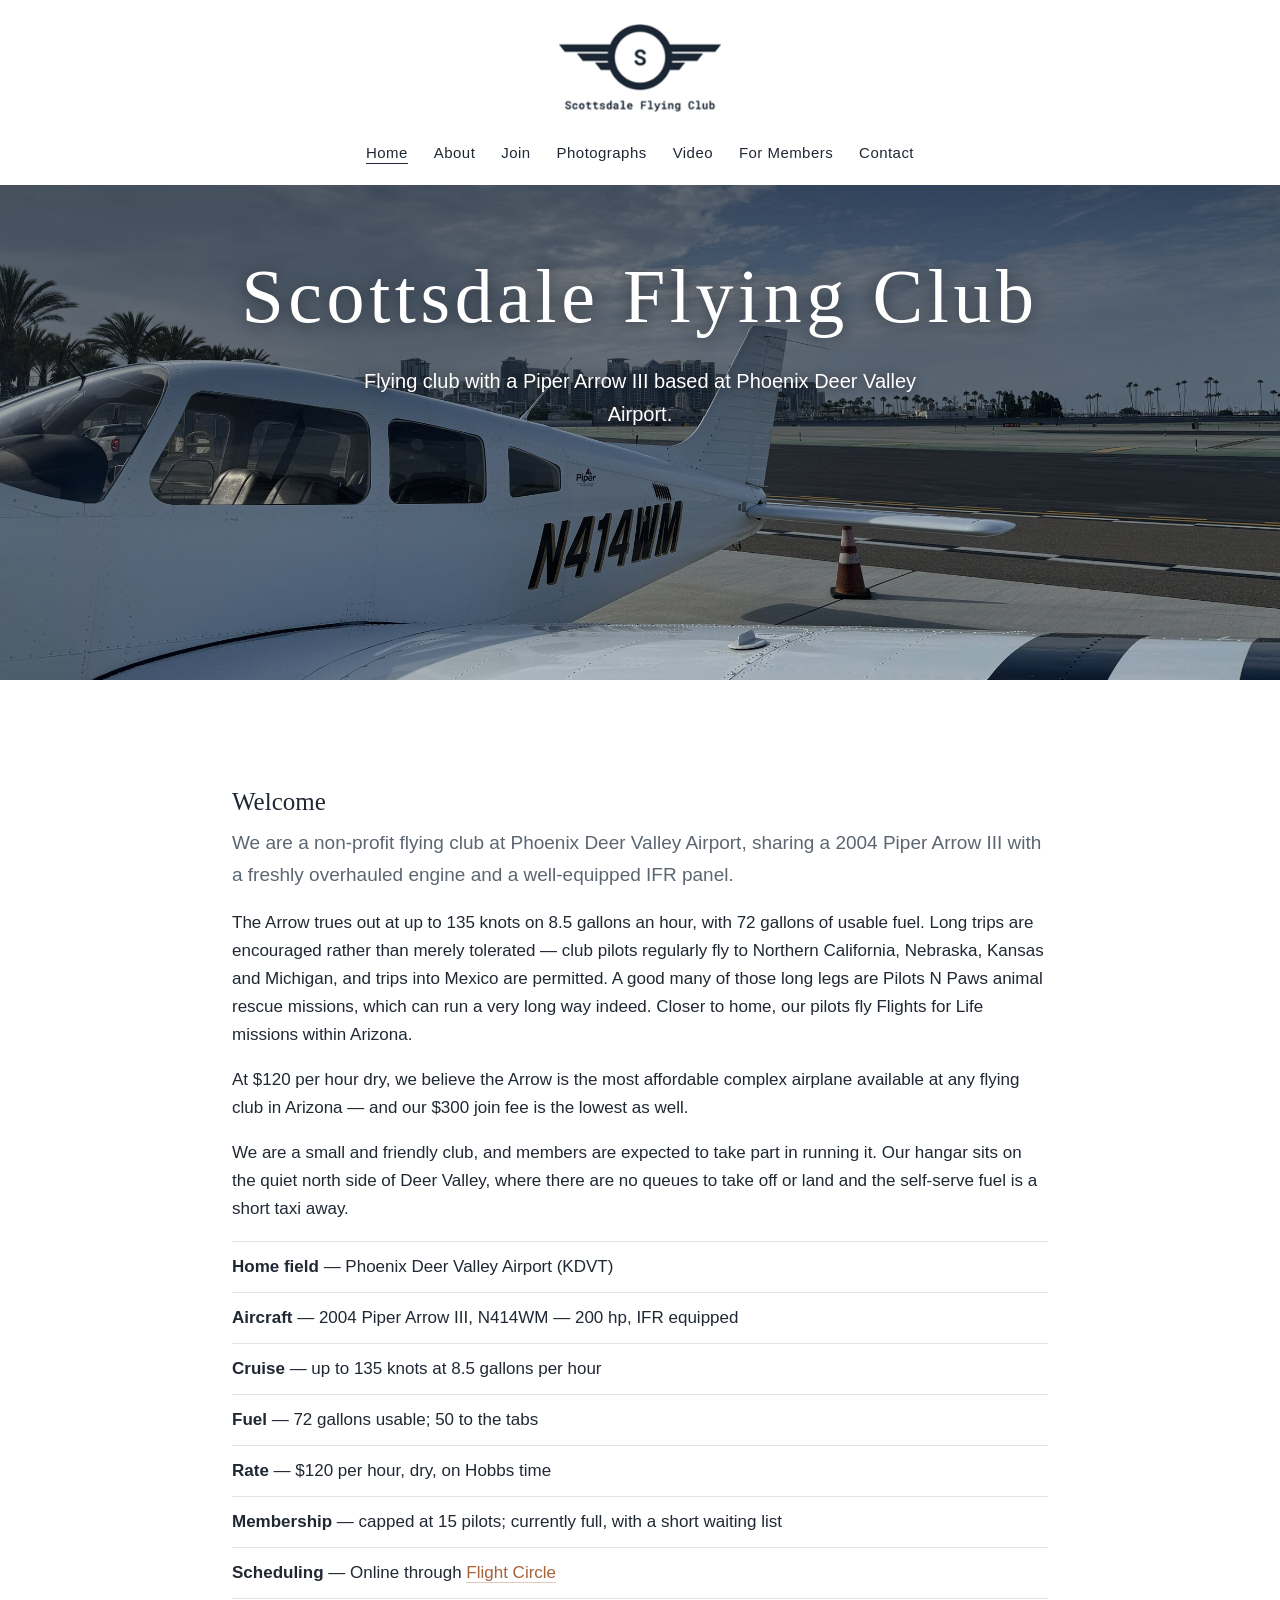
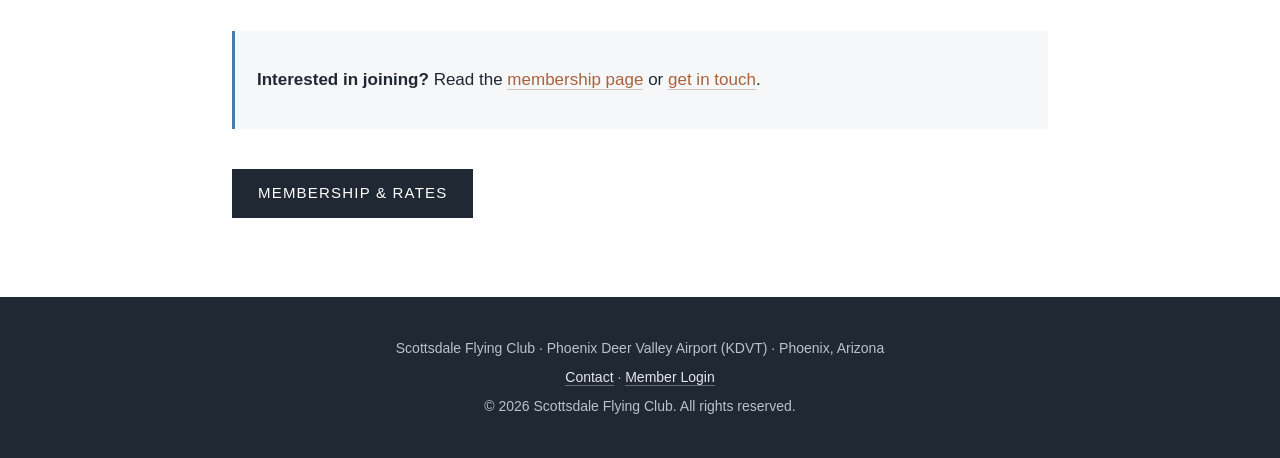
==== index.html @ 82fdd48e "Membership full with a waiting list; split the two charity programs Pilots N Paws legs can be very l" ====
<!DOCTYPE html>
<html lang="en">
<head>
<meta charset="utf-8">
<meta name="viewport" content="width=device-width, initial-scale=1">
<title>Scottsdale Flying Club</title>
<meta name="description" content="The Scottsdale Flying Club — a non-profit flying club with a 2004 Piper Arrow III based at Phoenix Deer Valley Airport (KDVT), Arizona.">
<link rel="stylesheet" href="css/style.css">
</head>
<body>

<header class="masthead">
  <a class="masthead__logo" href="index.html">
    <img src="images/logo.png" alt="Scottsdale Flying Club" width="400" height="216">
  </a>
  <nav class="nav">
    <ul>
      <li><a href="index.html" aria-current="page">Home</a></li>
      <li><a href="about.html">About</a></li>
      <li><a href="join.html">Join</a></li>
      <li><a href="photographs.html">Photographs</a></li>
      <li><a href="video.html">Video</a></li>
      <li><a href="https://www.flightcircle.com/" target="_blank" rel="noopener">For Members</a></li>
      <li><a href="contact.html">Contact</a></li>
    </ul>
  </nav>
</header>

<!-- Background photo is images/hero.jpg — swap that file to change it. -->
<section class="hero hero--photo">
  <div class="hero__inner">
    <h1 class="wordmark">Scottsdale Flying Club</h1>
    <p class="hero__tagline">Flying club with a Piper Arrow III based at Phoenix Deer Valley Airport.</p>
  </div>
</section>

<main class="wrap">

  <h2>Welcome</h2>
  <p class="lede">We are a non-profit flying club at Phoenix Deer Valley Airport, sharing a
  2004 Piper Arrow III with a freshly overhauled engine and a well-equipped IFR panel.</p>

  <p>The Arrow trues out at up to 135 knots on 8.5 gallons an hour, with 72 gallons of
  usable fuel. Long trips are encouraged rather than merely tolerated — club
  pilots regularly fly to Northern California, Nebraska, Kansas and Michigan, and trips
  into Mexico are permitted. A good many of those long legs are Pilots N Paws animal
  rescue missions, which can run a very long way indeed. Closer to home, our pilots fly
  Flights for Life missions within Arizona.</p>

  <p>At $120 per hour dry, we believe the Arrow is the most affordable complex airplane
  available at any flying club in Arizona — and our $300 join fee is the lowest as well.</p>

  <p>We are a small and friendly club, and members are expected to take part in running
  it. Our hangar sits on the quiet north side of Deer Valley, where there are no queues
  to take off or land and the self-serve fuel is a short taxi away.</p>

  <ul class="facts">
    <li><strong>Home field</strong> — Phoenix Deer Valley Airport (KDVT)</li>
    <li><strong>Aircraft</strong> — 2004 Piper Arrow III, N414WM — 200 hp, IFR equipped</li>
    <li><strong>Cruise</strong> — up to 135 knots at 8.5 gallons per hour</li>
    <li><strong>Fuel</strong> — 72 gallons usable; 50 to the tabs</li>
    <li><strong>Rate</strong> — $120 per hour, dry, on Hobbs time</li>
    <li><strong>Membership</strong> — capped at 15 pilots; currently full, with a short waiting list</li>
    <li><strong>Scheduling</strong> — Online through
      <a href="https://www.flightcircle.com/" target="_blank" rel="noopener">Flight Circle</a></li>
  </ul>

  <div class="callout">
    <p><strong>Interested in joining?</strong> Read the <a href="join.html">membership page</a> or <a href="contact.html">get in touch</a>.</p>
  </div>

  <p><a class="btn" href="join.html">Membership &amp; Rates</a></p>

</main>

<footer class="footer">
  <p>Scottsdale Flying Club &middot; Phoenix Deer Valley Airport (KDVT) &middot; Phoenix, Arizona</p>
  <p><a href="contact.html">Contact</a> &middot; <a href="https://www.flightcircle.com/" target="_blank" rel="noopener">Member Login</a></p>
  <p>&copy; 2026 Scottsdale Flying Club. All rights reserved.</p>
</footer>

</body>
</html>
---- css/style.css ----
/* Scottsdale Flying Club — site styles
   Plain CSS, no build step. Edit colors in :root below. */

:root {
  --sky:        #8fb8d8;
  --sky-deep:   #4a7ba7;
  --ink:        #202833;   /* matches the navy in the logo */
  --ink-soft:   #5c6672;
  --rule:       #dfe4e9;
  --paper:      #ffffff;
  --paper-alt:  #f5f7f9;
  --accent:     #a8623c;   /* desert clay — used sparingly for links */
  --serif: "Iowan Old Style", "Palatino Linotype", Palatino, Georgia, "Times New Roman", serif;
  --sans:  -apple-system, BlinkMacSystemFont, "Segoe UI", Helvetica, Arial, sans-serif;
}

* { box-sizing: border-box; }

html { -webkit-text-size-adjust: 100%; }

body {
  margin: 0;
  font-family: var(--sans);
  font-size: 17px;
  line-height: 1.65;
  color: var(--ink);
  background: var(--paper);
}

img { max-width: 100%; height: auto; display: block; }

a { color: var(--accent); text-decoration: none; border-bottom: 1px solid rgba(168, 98, 60, .35); }
a:hover { border-bottom-color: var(--accent); }

/* ---------- Masthead: logo + navigation ---------- */

.masthead {
  background: var(--paper);
  padding: 24px 20px 18px;
  text-align: center;
}

.masthead__logo { display: inline-block; border-bottom: none; }
.masthead__logo img { height: 88px; width: auto; margin: 0 auto; }

.nav { margin-top: 18px; }
.nav ul {
  margin: 0; padding: 0; list-style: none;
  display: flex; flex-wrap: wrap;
  justify-content: center; gap: 6px 26px;
}
.nav a {
  font-size: 15px;
  letter-spacing: .03em;
  color: var(--ink);
  border-bottom: 1px solid transparent;
  padding-bottom: 2px;
}
.nav a:hover,
.nav a[aria-current="page"] { border-bottom-color: var(--ink); }

/* ---------- Hero ---------- */

.hero {
  position: relative;
  min-height: 66vh;
  display: flex;
  align-items: center;
  justify-content: center;
  text-align: center;
  padding: 70px 20px;
  color: #fff;
  background-color: var(--sky);
  background-image: linear-gradient(180deg, #a9cbe4 0%, #7ea9cd 60%, #6d9ac2 100%);
  background-size: cover;
  background-position: center;
}

/* Scrim is weighted to the top so the name reads against the sky while the
   aircraft below stays bright. */
.hero--photo {
  min-height: 55vh;
  align-items: flex-start;
  background-image:
    linear-gradient(180deg,
      rgba(12, 20, 32, .58) 0%,
      rgba(12, 20, 32, .30) 40%,
      rgba(12, 20, 32, .10) 70%,
      rgba(12, 20, 32, .10) 100%),
    url("../images/hero.jpg");
  background-position: center 66%;
}

.hero__inner { max-width: 980px; }

.wordmark {
  font-family: var(--serif);
  font-weight: 400;
  color: inherit;   /* beat the generic h1 color rule below */
  font-size: clamp(34px, 6.4vw, 76px);
  letter-spacing: .06em;
  line-height: 1.1;
  margin: 0;
  text-shadow: 0 2px 16px rgba(0, 0, 0, .45);
}

.hero__tagline {
  margin: 26px auto 0;
  max-width: 620px;
  font-size: clamp(16px, 2vw, 20px);
  text-shadow: 0 1px 10px rgba(0, 0, 0, .5);
}

/* Short banner for interior pages */
.banner {
  min-height: 0;
  padding: 52px 20px;
}
.banner .wordmark { font-size: clamp(28px, 4.4vw, 44px); letter-spacing: .1em; }

/* ---------- Page body ---------- */

.wrap { max-width: 860px; margin: 0 auto; padding: 62px 22px; }
.wrap--wide { max-width: 1120px; }

h1, h2, h3 { font-family: var(--serif); font-weight: 400; color: var(--ink); line-height: 1.25; }
h1 { font-size: 34px; letter-spacing: .04em; margin: 0 0 8px; }
h2 { font-size: 25px; margin: 44px 0 10px; }
h3 { font-size: 19px; margin: 28px 0 6px; }

.lede { font-size: 19px; color: var(--ink-soft); margin-top: 0; }

.rule { border: 0; border-top: 1px solid var(--rule); margin: 46px 0; }

/* A single wide photo set into the page body */
.feature { margin: 0 0 38px; }
.feature img { width: 100%; }
.feature figcaption {
  font-size: 13px;
  color: var(--ink-soft);
  padding-top: 8px;
}

.facts { list-style: none; margin: 0; padding: 0; }
.facts li { padding: 11px 0; border-bottom: 1px solid var(--rule); }
.facts li:first-child { border-top: 1px solid var(--rule); }
.facts strong { font-weight: 600; }

.callout {
  background: var(--paper-alt);
  border-left: 3px solid var(--sky-deep);
  padding: 18px 22px;
  margin: 32px 0;
}

.btn {
  display: inline-block;
  margin-top: 8px;
  padding: 12px 26px;
  background: var(--ink);
  color: #fff;
  border: none;
  font-size: 15px;
  letter-spacing: .08em;
  text-transform: uppercase;
}
.btn:hover { background: var(--sky-deep); border: none; }

/* ---------- Gallery ---------- */

.gallery {
  display: grid;
  grid-template-columns: repeat(auto-fill, minmax(250px, 1fr));
  gap: 16px;
}
.gallery figure { margin: 0; }
.gallery img {
  width: 100%;
  aspect-ratio: 4 / 3;
  object-fit: cover;
  background: var(--paper-alt);
}
.gallery figcaption {
  font-size: 13px;
  color: var(--ink-soft);
  padding-top: 6px;
}
.gallery a { border-bottom: none; display: block; }
.gallery a:hover img { opacity: .88; }

/* Placeholder tile, for slots with no photo yet */
.tile-empty {
  aspect-ratio: 4 / 3;
  display: flex; align-items: center; justify-content: center;
  background: var(--paper-alt);
  border: 1px dashed var(--rule);
  color: var(--ink-soft);
  font-size: 13px; letter-spacing: .1em; text-transform: uppercase;
}

/* ---------- Contact form ---------- */

.form { margin: 28px 0 0; max-width: 620px; }

.form label {
  display: block;
  margin: 20px 0 6px;
  font-size: 14px;
  letter-spacing: .06em;
  text-transform: uppercase;
  color: var(--ink-soft);
}

.form input[type="text"],
.form input[type="email"],
.form textarea {
  width: 100%;
  padding: 11px 13px;
  font: inherit;
  color: var(--ink);
  background: var(--paper);
  border: 1px solid var(--rule);
  border-radius: 0;
}
.form input:focus,
.form textarea:focus {
  outline: none;
  border-color: var(--sky-deep);
  box-shadow: 0 0 0 2px rgba(74, 123, 167, .18);
}
.form textarea { resize: vertical; }

.form button { margin-top: 26px; cursor: pointer; font-family: inherit; }

/* Honeypot — hidden from people, visible to bots that fill every field. */
.form .hp {
  position: absolute;
  left: -9999px;
  width: 1px; height: 1px;
  opacity: 0;
}

/* ---------- Video ---------- */

.video {
  position: relative;
  padding-bottom: 56.25%;
  height: 0;
  margin: 0 0 34px;
  background: var(--paper-alt);
}
.video iframe {
  position: absolute;
  top: 0; left: 0;
  width: 100%; height: 100%;
  border: 0;
}

/* ---------- Footer ---------- */

.footer {
  background: var(--ink);
  color: #b9c2cc;
  font-size: 14px;
  text-align: center;
  padding: 34px 20px;
}
.footer a { color: #e2e8ee; border-bottom-color: rgba(226, 232, 238, .35); }
.footer p { margin: 6px 0; }

@media (max-width: 600px) {
  .masthead { padding: 18px 16px 14px; }
  .masthead__logo img { height: 62px; }
  .nav ul { gap: 4px 16px; }
  .nav a { font-size: 14px; }
  .hero { min-height: 38vh; padding: 44px 18px; }
  .wrap { padding: 44px 20px; }
}
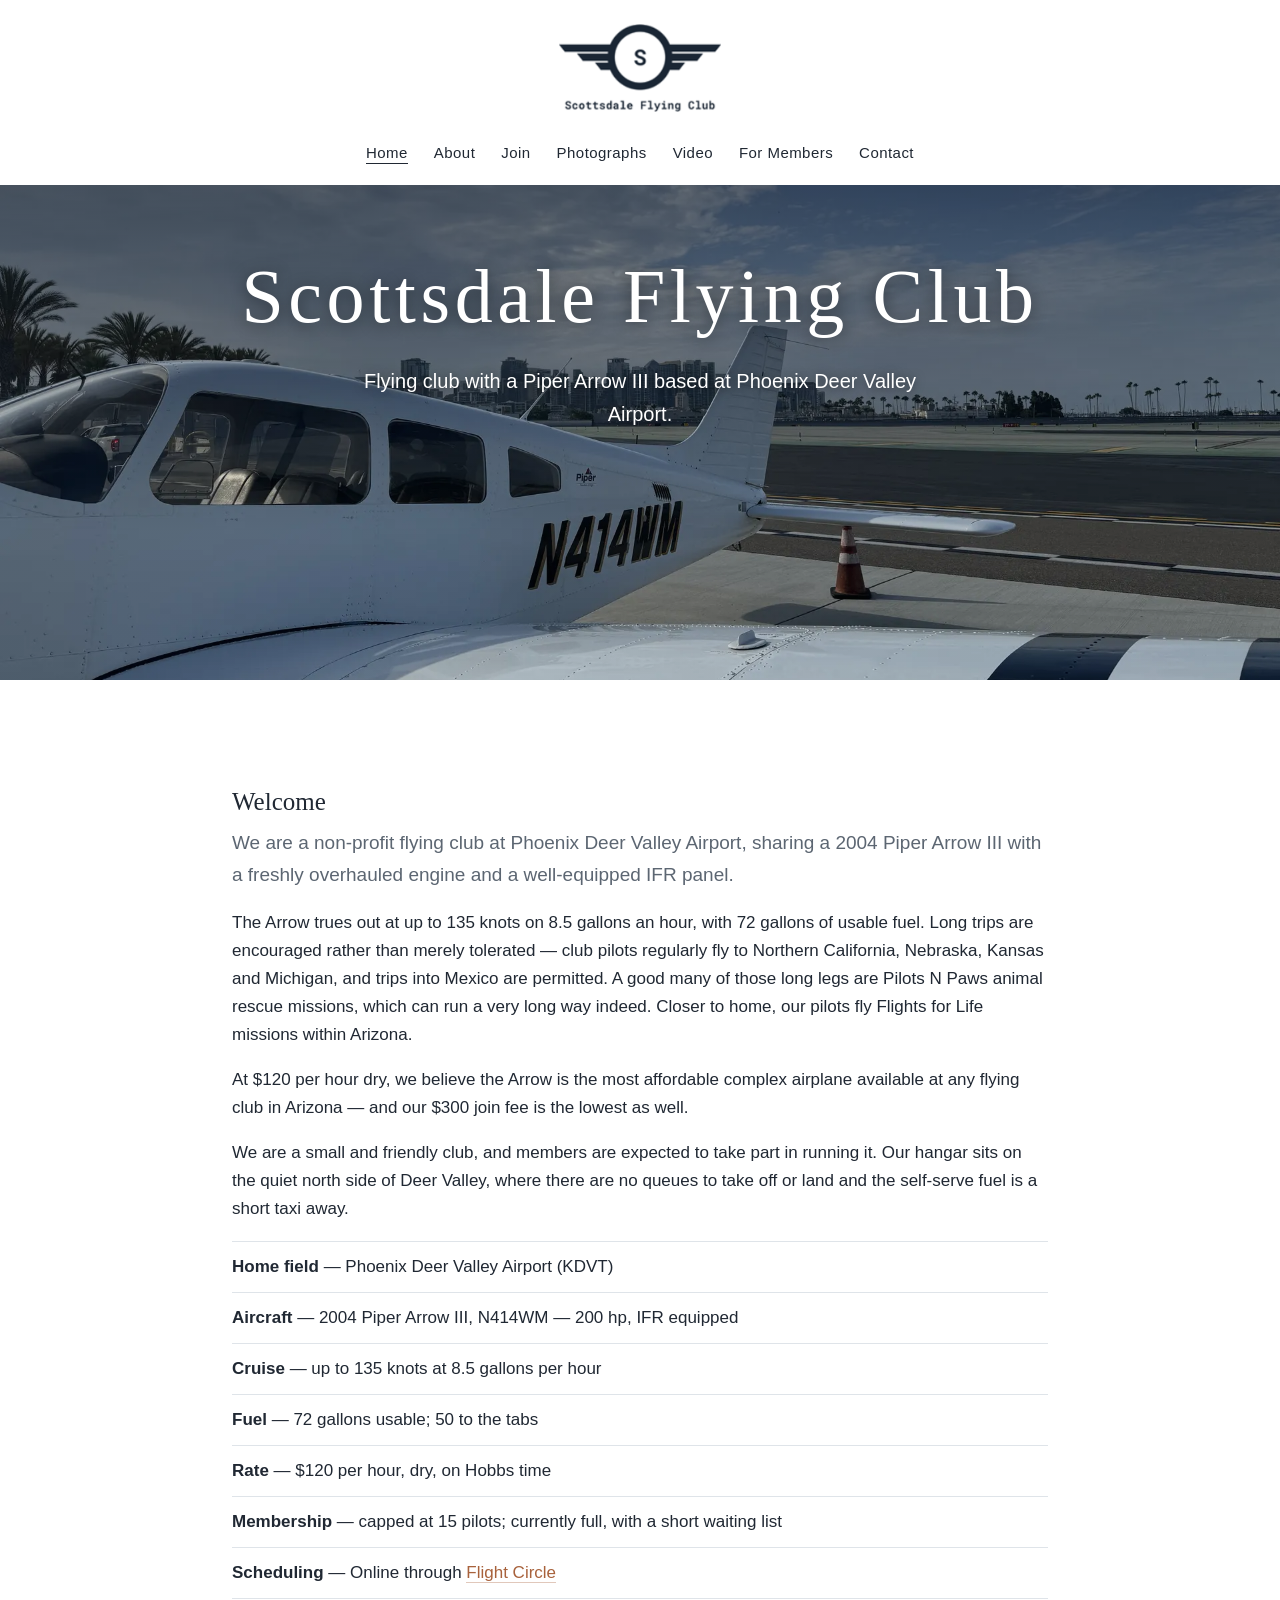
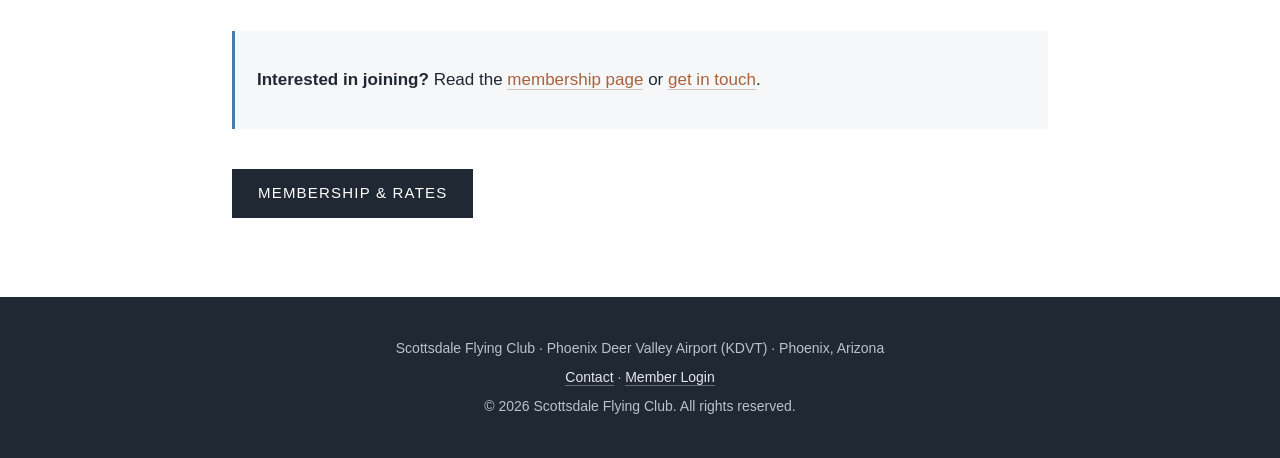
==== commit 19156292: "Speed up the home page hero, and add the dry-rate advantage The hero was 350 KB and, being a CSS bac" ====
--- a/index.html
+++ b/index.html
@@ -6,6 +6,10 @@
 <title>Scottsdale Flying Club</title>
 <meta name="description" content="The Scottsdale Flying Club — a non-profit flying club with a 2004 Piper Arrow III based at Phoenix Deer Valley Airport (KDVT), Arizona.">
 <link rel="stylesheet" href="css/style.css">
+<!-- The hero is a CSS background, which the browser would not discover until it had
+     fetched and parsed the stylesheet. These start it downloading immediately. -->
+<link rel="preload" as="image" href="images/hero.webp" type="image/webp" media="(min-width: 801px)" fetchpriority="high">
+<link rel="preload" as="image" href="images/hero-small.webp" type="image/webp" media="(max-width: 800px)" fetchpriority="high">
 </head>
 <body>
 
--- a/css/style.css
+++ b/css/style.css
@@ -10,6 +10,11 @@
   --paper:      #ffffff;
   --paper-alt:  #f5f7f9;
   --accent:     #a8623c;   /* desert clay — used sparingly for links */
+  --hero-scrim: linear-gradient(180deg,
+      rgba(12, 20, 32, .58) 0%,
+      rgba(12, 20, 32, .30) 40%,
+      rgba(12, 20, 32, .10) 70%,
+      rgba(12, 20, 32, .10) 100%);
   --serif: "Iowan Old Style", "Palatino Linotype", Palatino, Georgia, "Times New Roman", serif;
   --sans:  -apple-system, BlinkMacSystemFont, "Segoe UI", Helvetica, Arial, sans-serif;
 }
@@ -77,18 +82,31 @@
 }
 
 /* Scrim is weighted to the top so the name reads against the sky while the
-   aircraft below stays bright. */
+   aircraft below stays bright.
+
+   Each rule states the plain JPEG first and the image-set second. Browsers
+   that understand image-set take the WebP (roughly half the bytes); older
+   ones ignore that line and keep the JPEG. Only the winning declaration is
+   ever downloaded. index.html preloads the matching file, because a CSS
+   background is otherwise not discovered until the stylesheet is parsed. */
 .hero--photo {
   min-height: 55vh;
   align-items: flex-start;
-  background-image:
-    linear-gradient(180deg,
-      rgba(12, 20, 32, .58) 0%,
-      rgba(12, 20, 32, .30) 40%,
-      rgba(12, 20, 32, .10) 70%,
-      rgba(12, 20, 32, .10) 100%),
-    url("../images/hero.jpg");
+  background-image: var(--hero-scrim), url("../images/hero.jpg");
+  background-image: var(--hero-scrim),
+    image-set(url("../images/hero.webp") type("image/webp"),
+              url("../images/hero.jpg")  type("image/jpeg"));
   background-position: center 66%;
+}
+
+/* Phones and small tablets get a 1100px-wide copy instead of the 1920px one. */
+@media (max-width: 800px) {
+  .hero--photo {
+    background-image: var(--hero-scrim), url("../images/hero-small.jpg");
+    background-image: var(--hero-scrim),
+      image-set(url("../images/hero-small.webp") type("image/webp"),
+                url("../images/hero-small.jpg")  type("image/jpeg"));
+  }
 }
 
 .hero__inner { max-width: 980px; }
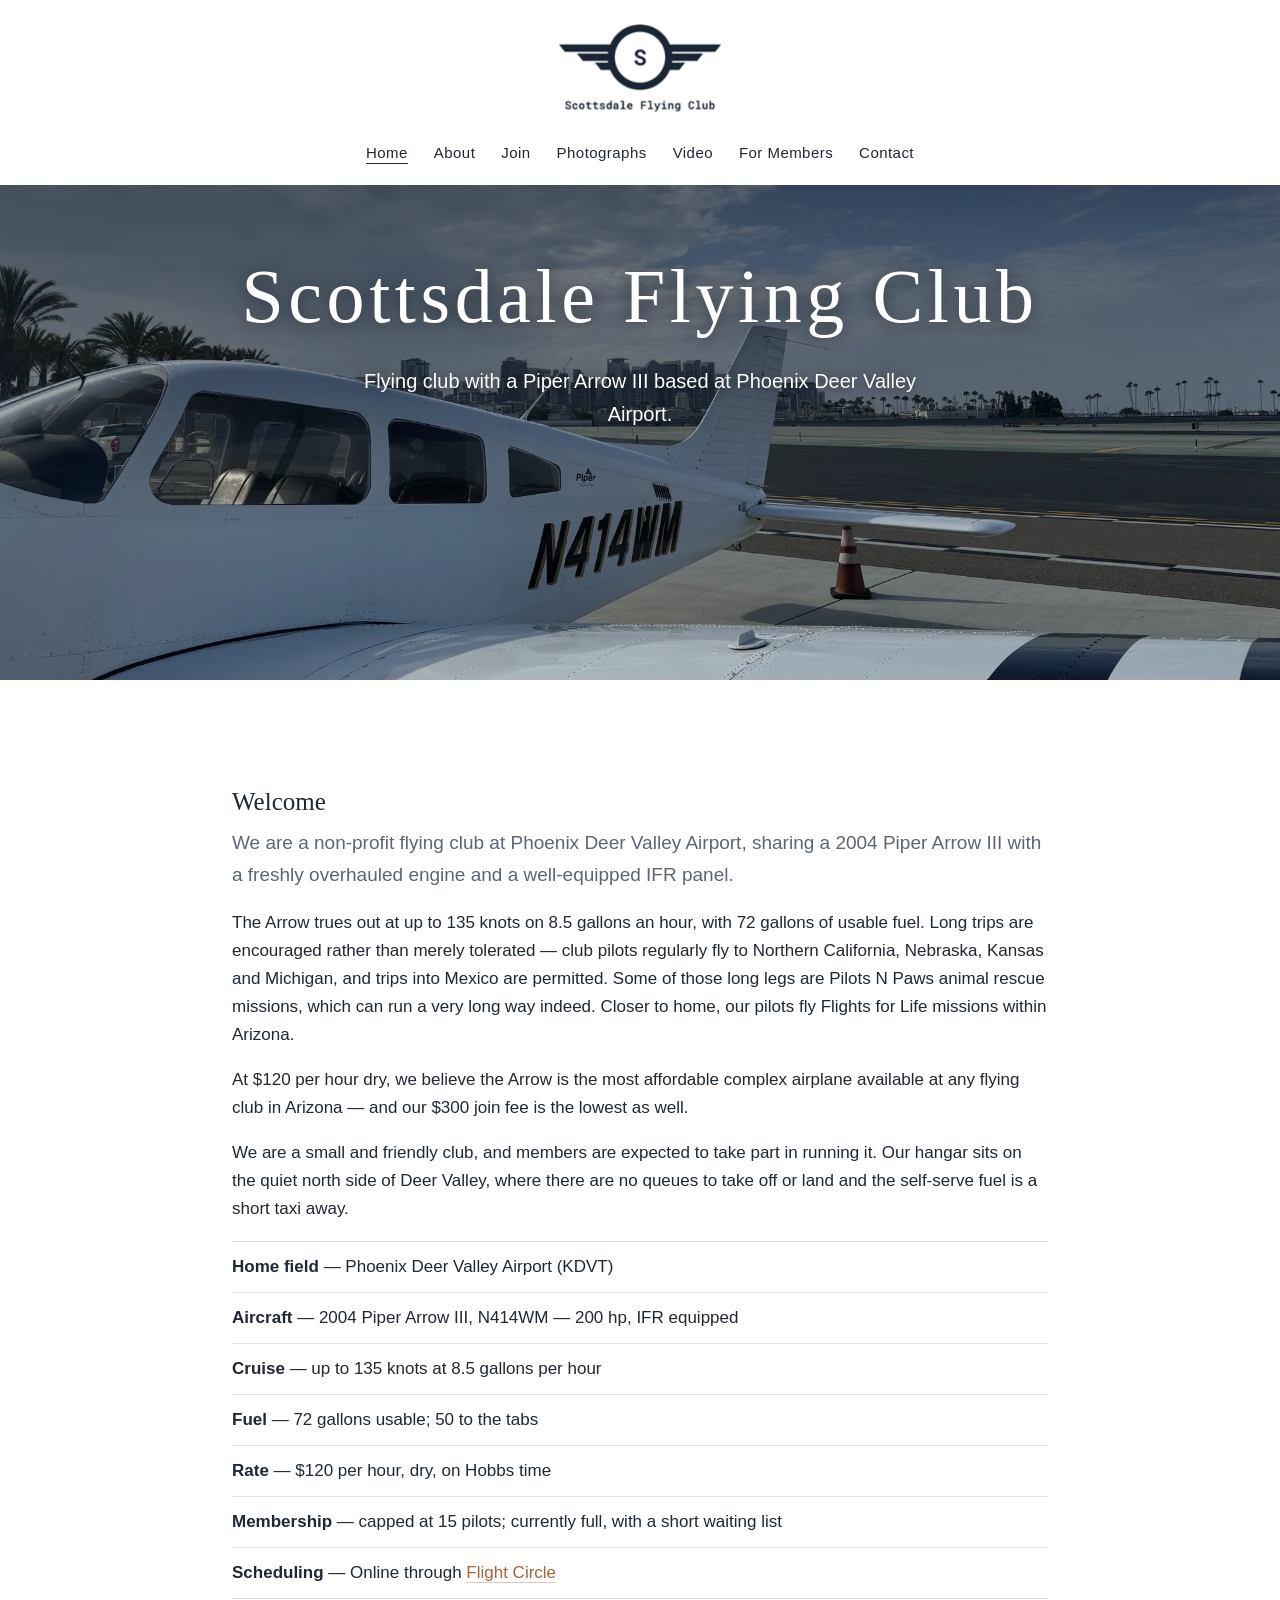
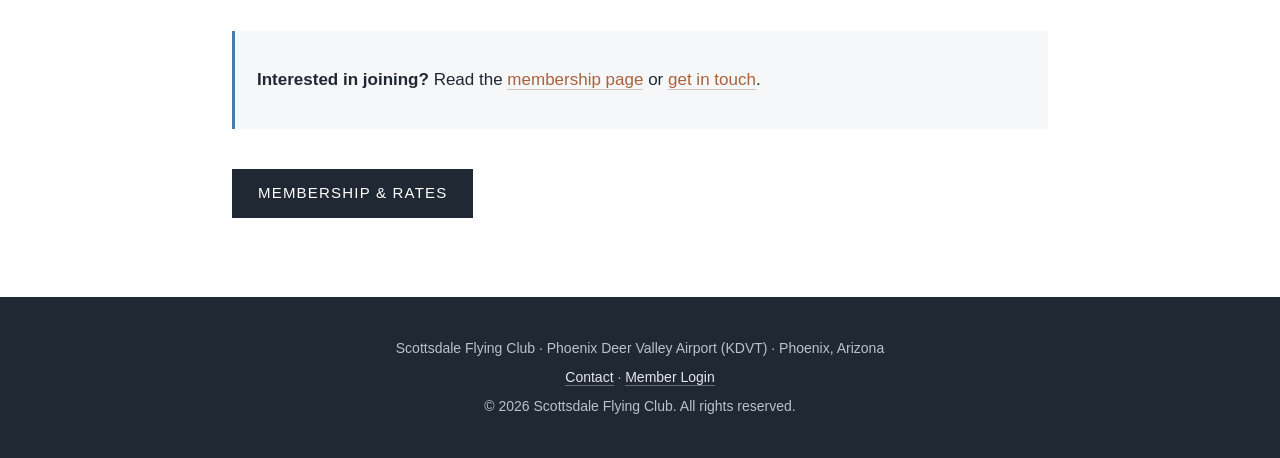
==== commit 22b7601d: "Soften the Pilots N Paws frequency claim on the home page Co-Authored-By: Claude Opus 5 <noreply@ant" ====
--- a/index.html
+++ b/index.html
@@ -6,6 +6,9 @@
 <title>Scottsdale Flying Club</title>
 <meta name="description" content="The Scottsdale Flying Club — a non-profit flying club with a 2004 Piper Arrow III based at Phoenix Deer Valley Airport (KDVT), Arizona.">
 <link rel="stylesheet" href="css/style.css">
+<link rel="icon" href="favicon.ico" sizes="any">
+<link rel="icon" type="image/png" href="favicon-180.png" sizes="180x180">
+<link rel="apple-touch-icon" href="apple-touch-icon.png">
 <!-- The hero is a CSS background, which the browser would not discover until it had
      fetched and parsed the stylesheet. These start it downloading immediately. -->
 <link rel="preload" as="image" href="images/hero.webp" type="image/webp" media="(min-width: 801px)" fetchpriority="high">
@@ -47,8 +50,8 @@
   <p>The Arrow trues out at up to 135 knots on 8.5 gallons an hour, with 72 gallons of
   usable fuel. Long trips are encouraged rather than merely tolerated — club
   pilots regularly fly to Northern California, Nebraska, Kansas and Michigan, and trips
-  into Mexico are permitted. A good many of those long legs are Pilots N Paws animal
-  rescue missions, which can run a very long way indeed. Closer to home, our pilots fly
+  into Mexico are permitted. Some of those long legs are Pilots N Paws animal rescue
+  missions, which can run a very long way indeed. Closer to home, our pilots fly
   Flights for Life missions within Arizona.</p>
 
   <p>At $120 per hour dry, we believe the Arrow is the most affordable complex airplane
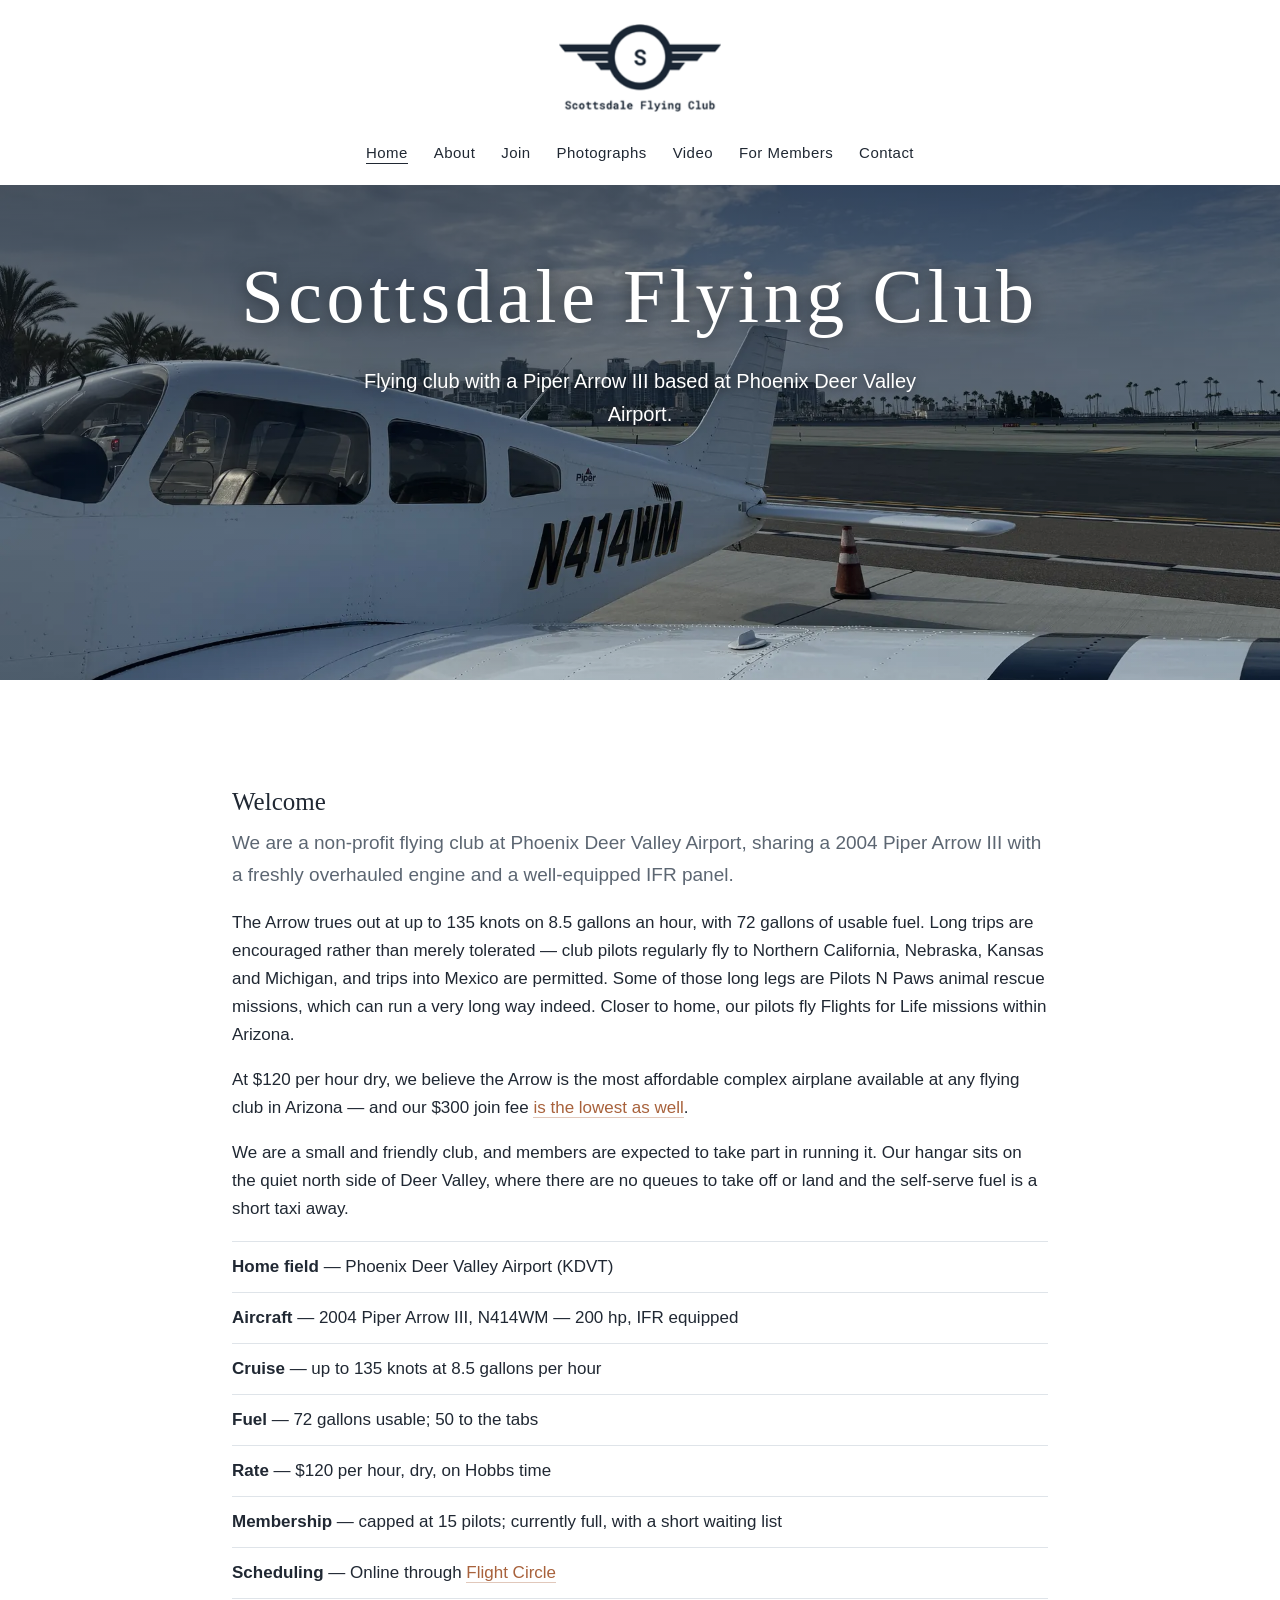
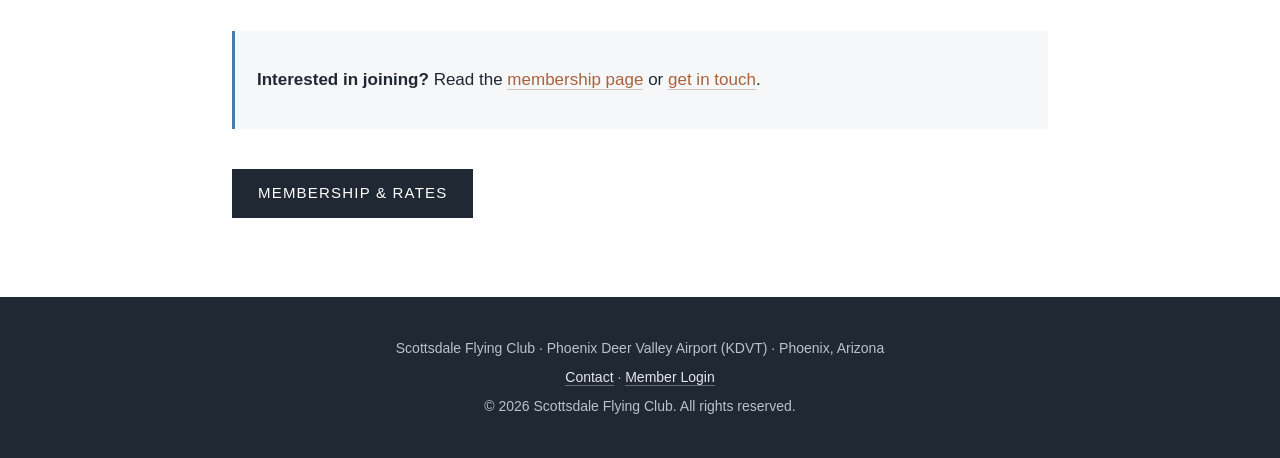
==== commit 0a53a352: "index: cite the join-fee claim to the arizonaflyingclubs comparison Co-Authored-By: Claude Opus 5 <n" ====
--- a/index.html
+++ b/index.html
@@ -55,7 +55,8 @@
   Flights for Life missions within Arizona.</p>
 
   <p>At $120 per hour dry, we believe the Arrow is the most affordable complex airplane
-  available at any flying club in Arizona — and our $300 join fee is the lowest as well.</p>
+  available at any flying club in Arizona — and our $300 join fee
+  <a href="https://arizonaflyingclubs.com/traditional.html?sort=join_fee" target="_blank" rel="noopener">is the lowest as well</a>.</p>
 
   <p>We are a small and friendly club, and members are expected to take part in running
   it. Our hangar sits on the quiet north side of Deer Valley, where there are no queues
--- a/css/style.css
+++ b/css/style.css
@@ -203,6 +203,12 @@
   color: var(--ink-soft);
   padding-top: 6px;
 }
+.gallery figcaption .credit {
+  display: block;
+  font-size: 11px;
+  color: var(--ink-soft);
+  opacity: .75;
+}
 .gallery a { border-bottom: none; display: block; }
 .gallery a:hover img { opacity: .88; }
 
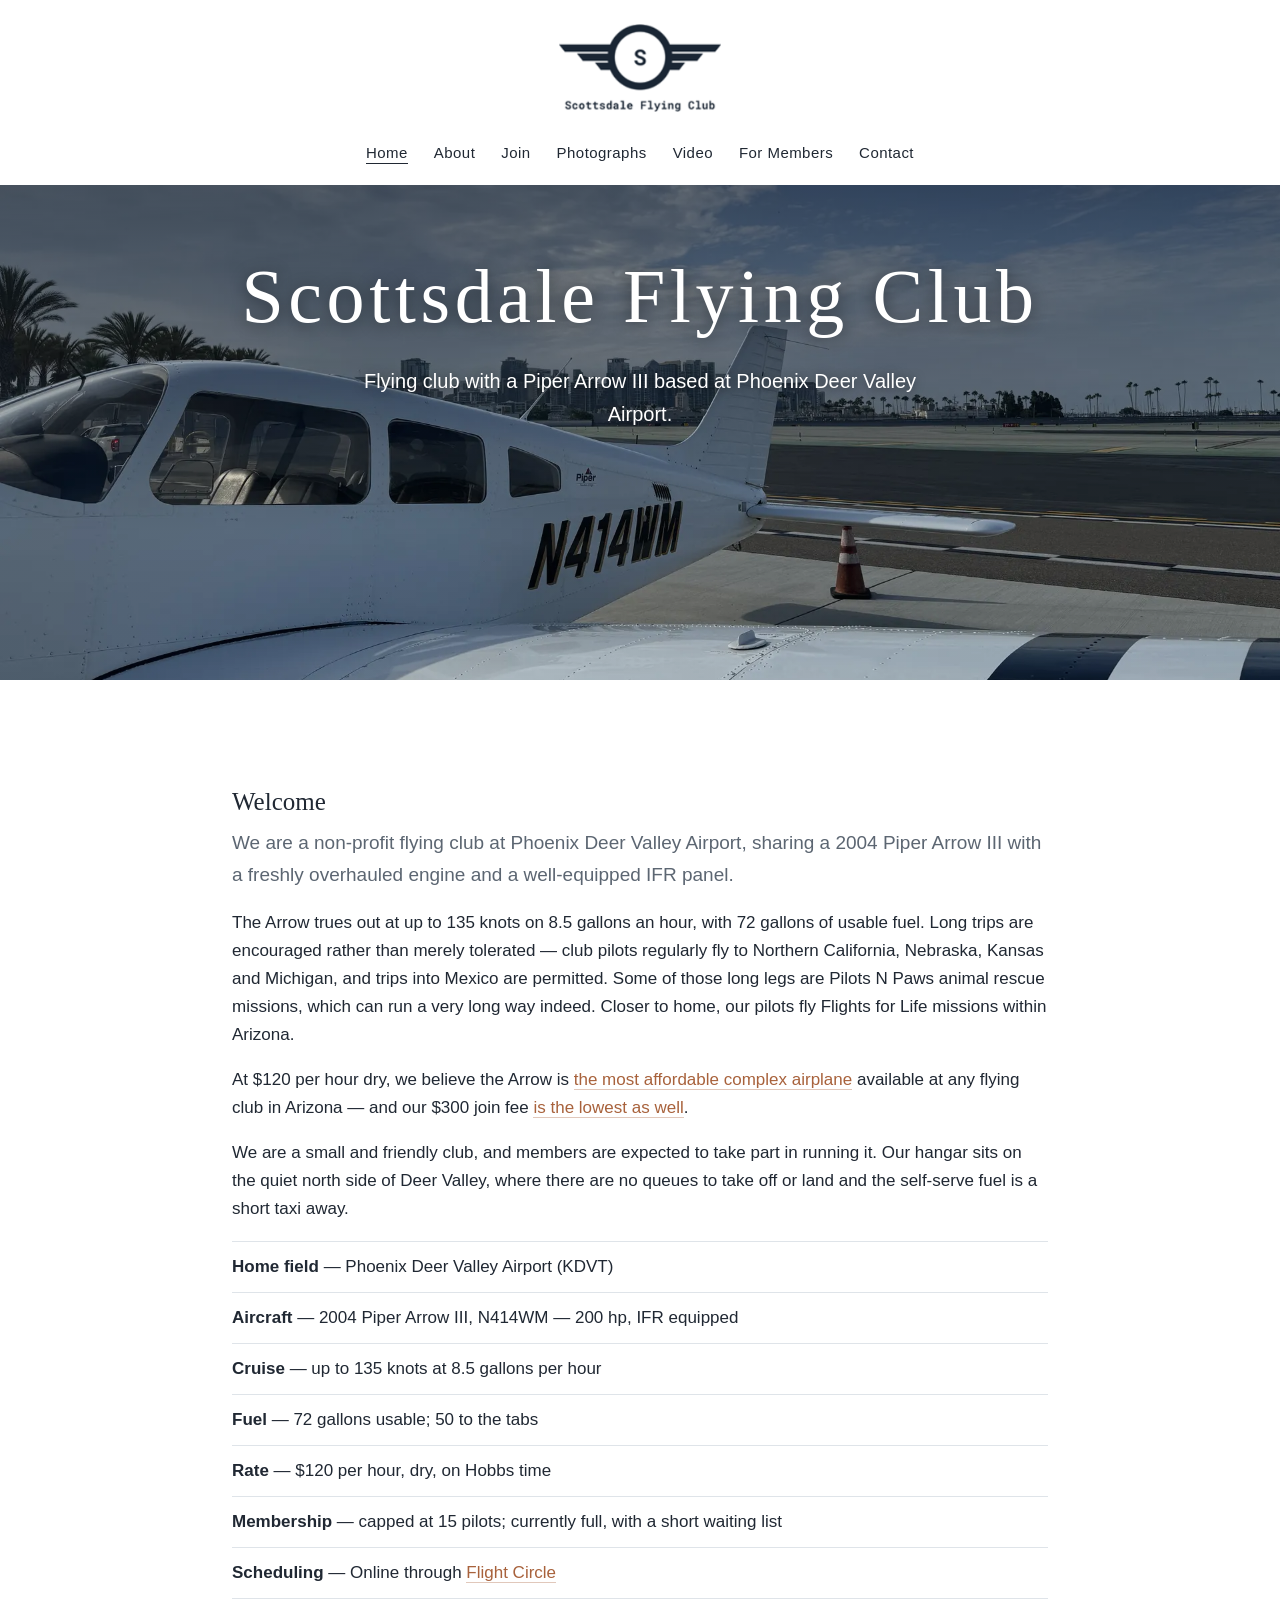
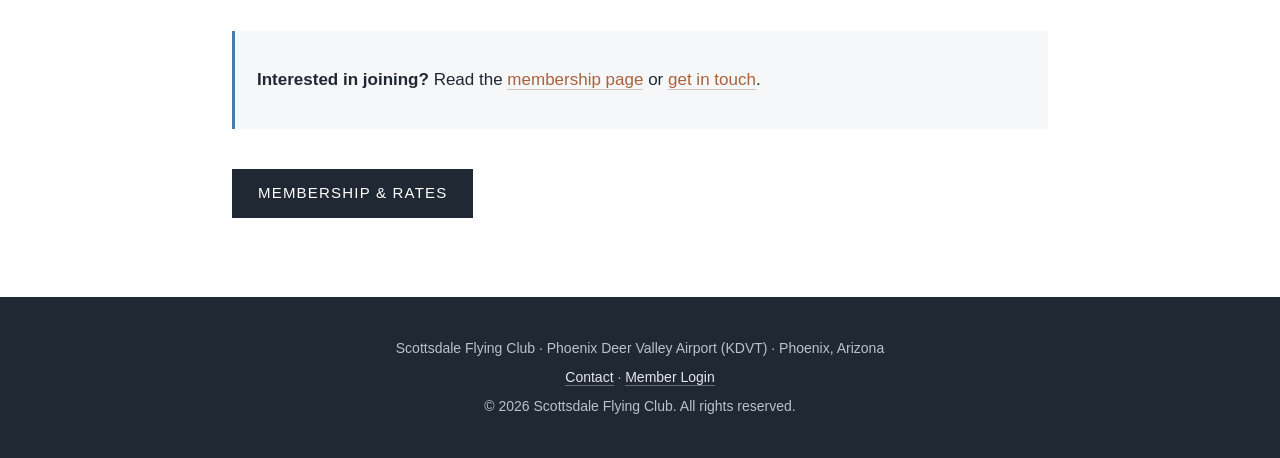
==== commit 9894cacc: "index: cite the complex-airplane claim to the arizonaflyingclubs hourly sort Co-Authored-By: Claude " ====
--- a/index.html
+++ b/index.html
@@ -54,7 +54,8 @@
   missions, which can run a very long way indeed. Closer to home, our pilots fly
   Flights for Life missions within Arizona.</p>
 
-  <p>At $120 per hour dry, we believe the Arrow is the most affordable complex airplane
+  <p>At $120 per hour dry, we believe the Arrow is
+  <a href="https://arizonaflyingclubs.com/traditional.html?sort=hourly" target="_blank" rel="noopener">the most affordable complex airplane</a>
   available at any flying club in Arizona — and our $300 join fee
   <a href="https://arizonaflyingclubs.com/traditional.html?sort=join_fee" target="_blank" rel="noopener">is the lowest as well</a>.</p>
 
